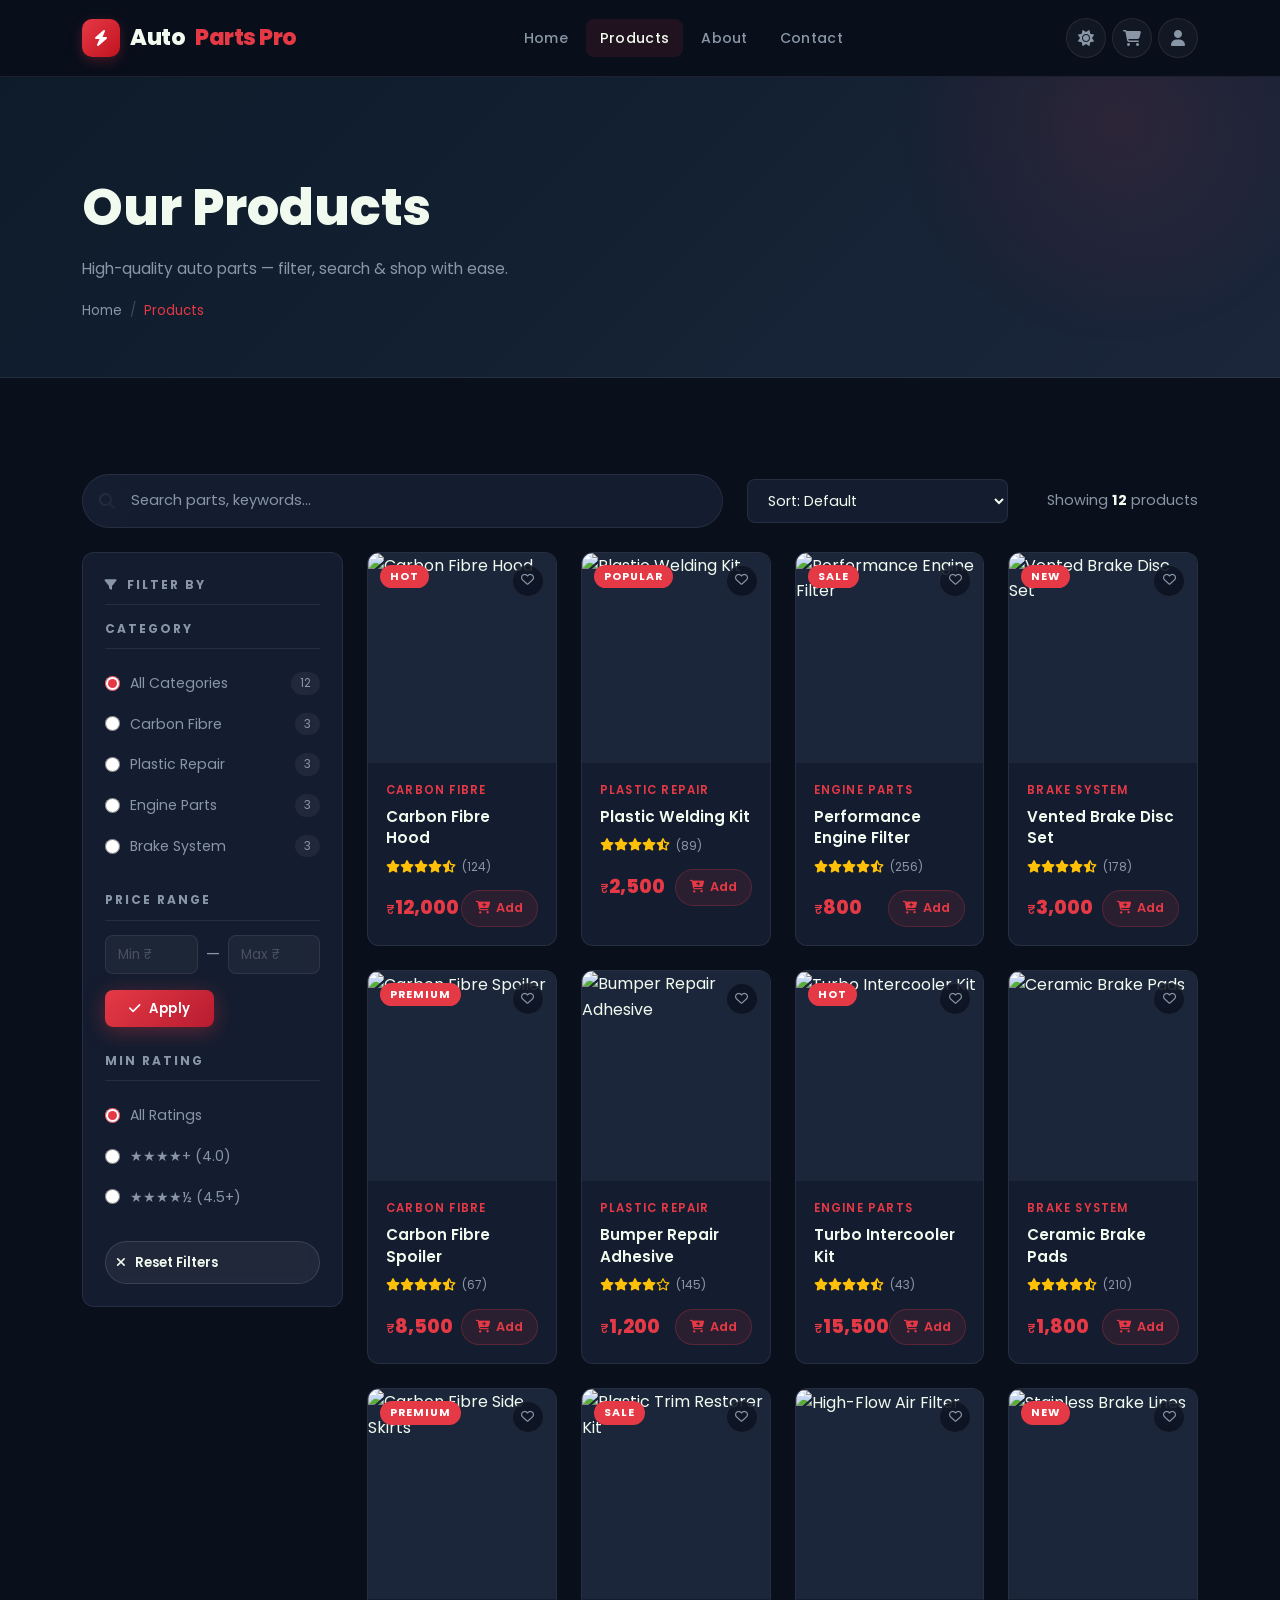
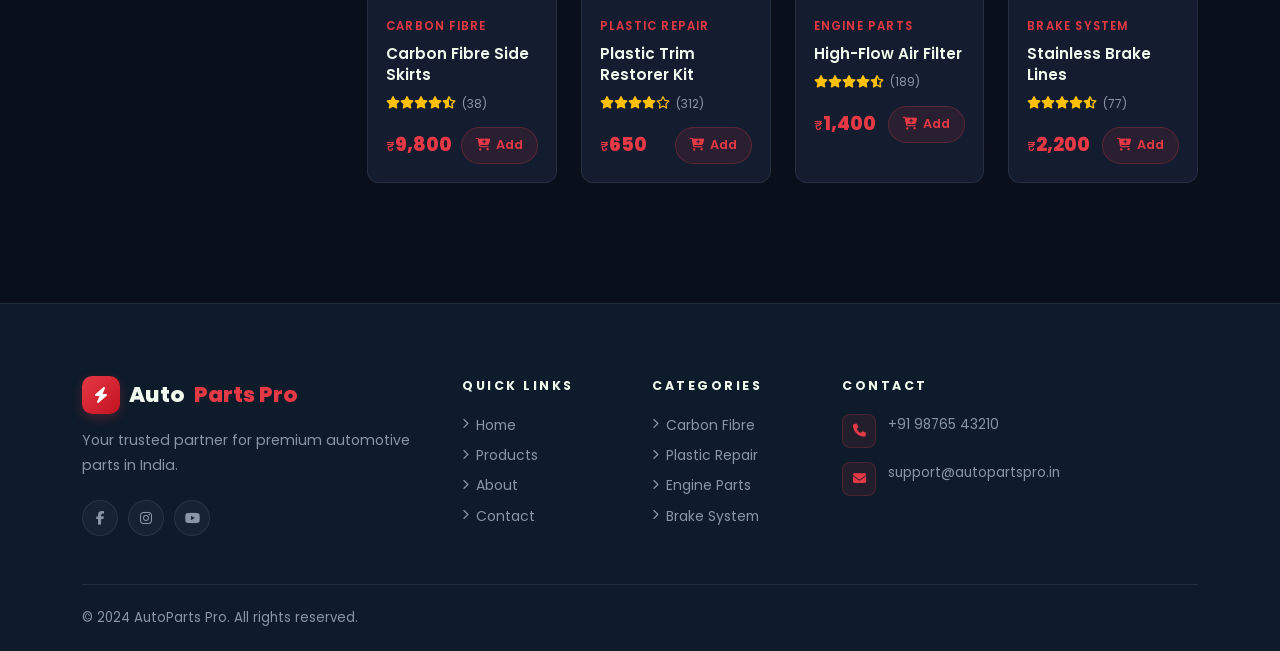
==== products.html @ 4ad7ceb9 "Initial commit" ====
<!DOCTYPE html>
<html lang="en" data-theme="">
<head>
  <meta charset="UTF-8"/>
  <meta name="viewport" content="width=device-width, initial-scale=1.0"/>
  <meta name="description" content="Browse AutoParts Pro's full catalog. Filter by category, search by name, and add parts to your cart instantly."/>
  <title>Products – AutoParts Pro</title>
  <link rel="icon" href="data:image/svg+xml,<svg xmlns='http://www.w3.org/2000/svg' viewBox='0 0 100 100'><text y='.9em' font-size='90'>⚡</text></svg>"/>
  <link rel="stylesheet" href="https://cdn.jsdelivr.net/npm/bootstrap@5.3.0/dist/css/bootstrap.min.css"/>
  <link rel="stylesheet" href="https://cdnjs.cloudflare.com/ajax/libs/font-awesome/6.4.0/css/all.min.css"/>
  <link rel="stylesheet" href="https://unpkg.com/aos@2.3.1/dist/aos.css"/>
  <link rel="stylesheet" href="assets/css/style.css"/>
</head>
<body>

<div id="page-loader">
  <div class="loader-inner"><div class="loader-ring"></div><div class="loader-logo">AutoParts Pro</div></div>
</div>

<!-- NAVBAR -->
<nav class="navbar navbar-expand-lg sticky-top" id="main-navbar">
  <div class="container">
    <a class="navbar-brand" href="index.html">
      <div class="brand-icon"><i class="fas fa-bolt"></i></div>Auto<span class="brand-pro">Parts Pro</span>
    </a>
    <button class="navbar-toggler" type="button" data-bs-toggle="collapse" data-bs-target="#navMenu">
      <i class="fas fa-bars" style="color:var(--text-muted)"></i>
    </button>
    <div class="collapse navbar-collapse" id="navMenu">
      <ul class="navbar-nav mx-auto gap-1">
        <li class="nav-item"><a class="nav-link" href="index.html">Home</a></li>
        <li class="nav-item"><a class="nav-link active" href="products.html">Products</a></li>
        <li class="nav-item"><a class="nav-link" href="about.html">About</a></li>
        <li class="nav-item"><a class="nav-link" href="contact.html">Contact</a></li>
      </ul>
      <div class="nav-icons">
        <button class="nav-icon-btn" onclick="toggleTheme()" title="Toggle theme"><i class="fas fa-sun theme-icon"></i></button>
        <a href="cart.html" class="nav-icon-btn" title="Cart">
          <i class="fas fa-shopping-cart"></i>
          <span class="cart-badge cart-count-badge" style="display:none">0</span>
        </a>
        <a href="login.html" class="nav-icon-btn" title="Account"><i class="fas fa-user"></i></a>
      </div>
    </div>
  </div>
</nav>

<!-- PAGE HEADER -->
<div class="page-header">
  <div class="container">
    <div class="page-header-title" data-aos="fade-right">Our Products</div>
    <div class="page-header-sub">High-quality auto parts — filter, search &amp; shop with ease.</div>
    <nav class="breadcrumb-nav">
      <a href="index.html">Home</a><span class="sep">/</span><span class="current">Products</span>
    </nav>
  </div>
</div>

<!-- PRODUCTS MAIN -->
<section class="section-pad" style="background:var(--background)">
  <div class="container">
    <!-- Search & Sort Bar -->
    <div class="row align-items-center mb-4" data-aos="fade-up">
      <div class="col-md-7 mb-3 mb-md-0">
        <div class="search-wrap">
          <i class="fas fa-search search-icon"></i>
          <input class="search-input" type="text" id="product-search" placeholder="Search parts, keywords…"/>
        </div>
      </div>
      <div class="col-md-3">
        <select class="sort-select w-100" id="product-sort">
          <option value="">Sort: Default</option>
          <option value="price-asc">Price: Low to High</option>
          <option value="price-desc">Price: High to Low</option>
          <option value="rating">Top Rated</option>
          <option value="name">Name: A–Z</option>
        </select>
      </div>
      <div class="col-md-2 text-md-end">
        <div class="products-count">Showing <b id="products-shown">0</b> products</div>
      </div>
    </div>

    <div class="row gy-4">
      <!-- FILTER SIDEBAR -->
      <div class="col-lg-3" data-aos="fade-right">
        <div class="filter-card">
          <div class="filter-heading"><i class="fas fa-filter me-2"></i>Filter By</div>

          <!-- Category -->
          <div class="mb-4">
            <div class="filter-heading">Category</div>
            <div class="filter-opt">
              <input type="radio" name="cat" id="cat-all" value="" checked/>
              <label for="cat-all">All Categories</label>
              <span class="filter-chip">12</span>
            </div>
            <div class="filter-opt">
              <input type="radio" name="cat" id="cat-cf" value="Carbon Fibre"/>
              <label for="cat-cf">Carbon Fibre</label>
              <span class="filter-chip">3</span>
            </div>
            <div class="filter-opt">
              <input type="radio" name="cat" id="cat-pr" value="Plastic Repair"/>
              <label for="cat-pr">Plastic Repair</label>
              <span class="filter-chip">3</span>
            </div>
            <div class="filter-opt">
              <input type="radio" name="cat" id="cat-ep" value="Engine Parts"/>
              <label for="cat-ep">Engine Parts</label>
              <span class="filter-chip">3</span>
            </div>
            <div class="filter-opt">
              <input type="radio" name="cat" id="cat-bs" value="Brake System"/>
              <label for="cat-bs">Brake System</label>
              <span class="filter-chip">3</span>
            </div>
          </div>

          <!-- Price Range -->
          <div class="mb-4">
            <div class="filter-heading">Price Range</div>
            <div style="display:flex;gap:8px;align-items:center">
              <input type="number" id="price-min" class="form-ctrl" placeholder="Min ₹" min="0" style="padding:8px 12px;font-size:0.85rem"/>
              <span style="color:var(--text-muted)">—</span>
              <input type="number" id="price-max" class="form-ctrl" placeholder="Max ₹" style="padding:8px 12px;font-size:0.85rem"/>
            </div>
            <button class="btn-accent mt-3 py-2 px-4" style="font-size:0.82rem;border-radius:8px" onclick="applyFilters()">
              <i class="fas fa-check"></i> Apply
            </button>
          </div>

          <!-- Rating -->
          <div class="mb-2">
            <div class="filter-heading">Min Rating</div>
            <div class="filter-opt">
              <input type="radio" name="rating" id="r-all" value="0" checked/>
              <label for="r-all">All Ratings</label>
            </div>
            <div class="filter-opt">
              <input type="radio" name="rating" id="r-4" value="4"/>
              <label for="r-4">★★★★+ (4.0)</label>
            </div>
            <div class="filter-opt">
              <input type="radio" name="rating" id="r-45" value="4.5"/>
              <label for="r-45">★★★★½ (4.5+)</label>
            </div>
          </div>

          <button class="btn-ghost w-100 mt-3" style="font-size:0.82rem;padding:10px" onclick="resetFilters()">
            <i class="fas fa-times"></i> Reset Filters
          </button>
        </div>
      </div>

      <!-- PRODUCTS GRID -->
      <div class="col-lg-9">
        <div class="row" id="products-grid">
          <!-- Populated by JS -->
        </div>
        <div class="no-results" id="no-results" style="display:none">
          <i class="fas fa-search-minus"></i>
          No products match your search.<br>
          <button class="btn-ghost mt-3" onclick="resetFilters()">Clear Filters</button>
        </div>
      </div>
    </div>
  </div>
</section>

<!-- FOOTER (shared) -->
<footer class="footer">
  <div class="container">
    <div class="row gy-5">
      <div class="col-lg-4">
        <div class="footer-brand"><div class="brand-icon"><i class="fas fa-bolt"></i></div>Auto<span class="red">Parts Pro</span></div>
        <p class="footer-desc">Your trusted partner for premium automotive parts in India.</p>
        <div class="footer-socials">
          <a href="#" class="social-btn"><i class="fab fa-facebook-f"></i></a>
          <a href="#" class="social-btn"><i class="fab fa-instagram"></i></a>
          <a href="#" class="social-btn"><i class="fab fa-youtube"></i></a>
        </div>
      </div>
      <div class="col-sm-6 col-lg-2">
        <div class="footer-heading">Quick Links</div>
        <ul class="footer-links">
          <li><a href="index.html"><i class="fas fa-chevron-right fa-xs"></i> Home</a></li>
          <li><a href="products.html"><i class="fas fa-chevron-right fa-xs"></i> Products</a></li>
          <li><a href="about.html"><i class="fas fa-chevron-right fa-xs"></i> About</a></li>
          <li><a href="contact.html"><i class="fas fa-chevron-right fa-xs"></i> Contact</a></li>
        </ul>
      </div>
      <div class="col-sm-6 col-lg-2">
        <div class="footer-heading">Categories</div>
        <ul class="footer-links">
          <li><a href="?cat=Carbon+Fibre"><i class="fas fa-chevron-right fa-xs"></i> Carbon Fibre</a></li>
          <li><a href="?cat=Plastic+Repair"><i class="fas fa-chevron-right fa-xs"></i> Plastic Repair</a></li>
          <li><a href="?cat=Engine+Parts"><i class="fas fa-chevron-right fa-xs"></i> Engine Parts</a></li>
          <li><a href="?cat=Brake+System"><i class="fas fa-chevron-right fa-xs"></i> Brake System</a></li>
        </ul>
      </div>
      <div class="col-lg-4">
        <div class="footer-heading">Contact</div>
        <div class="footer-contact-item">
          <div class="footer-contact-icon"><i class="fas fa-phone"></i></div>
          <div class="footer-contact-text">+91 98765 43210</div>
        </div>
        <div class="footer-contact-item">
          <div class="footer-contact-icon"><i class="fas fa-envelope"></i></div>
          <div class="footer-contact-text">support@autopartspro.in</div>
        </div>
      </div>
    </div>
    <div class="footer-bottom">
      <div class="footer-bottom-text">© 2024 AutoParts Pro. All rights reserved.</div>
    </div>
  </div>
</footer>
<button class="scroll-top" id="scroll-top-btn"><i class="fas fa-chevron-up"></i></button>
<div id="toast-container" class="toast-container"></div>

<script src="https://cdn.jsdelivr.net/npm/bootstrap@5.3.0/dist/js/bootstrap.bundle.min.js"></script>
<script src="https://unpkg.com/aos@2.3.1/dist/aos.js"></script>
<script src="assets/js/cart.js"></script>
<script src="assets/js/auth.js"></script>
<script src="assets/js/app.js"></script>
<script>
// ---- Products Page Logic ----
let filteredProducts = [...PRODUCTS];

function applyFilters() {
  const search   = document.getElementById('product-search').value.toLowerCase().trim();
  const cat      = document.querySelector('input[name="cat"]:checked')?.value || '';
  const minRat   = parseFloat(document.querySelector('input[name="rating"]:checked')?.value || 0);
  const minPrice = parseFloat(document.getElementById('price-min').value) || 0;
  const maxPrice = parseFloat(document.getElementById('price-max').value) || Infinity;
  const sortVal  = document.getElementById('product-sort').value;

  filteredProducts = PRODUCTS.filter(p => {
    const matchSearch = !search || p.name.toLowerCase().includes(search) || p.category.toLowerCase().includes(search);
    const matchCat    = !cat || p.category === cat;
    const matchRat    = p.rating >= minRat;
    const matchPrice  = p.price >= minPrice && p.price <= maxPrice;
    return matchSearch && matchCat && matchRat && matchPrice;
  });

  // Sort
  if (sortVal === 'price-asc')  filteredProducts.sort((a,b) => a.price - b.price);
  if (sortVal === 'price-desc') filteredProducts.sort((a,b) => b.price - a.price);
  if (sortVal === 'rating')     filteredProducts.sort((a,b) => b.rating - a.rating);
  if (sortVal === 'name')       filteredProducts.sort((a,b) => a.name.localeCompare(b.name));

  renderProductsGrid();
}

function renderProductsGrid() {
  const grid = document.getElementById('products-grid');
  const none = document.getElementById('no-results');
  const cnt  = document.getElementById('products-shown');
  if (!grid) return;

  if (filteredProducts.length === 0) {
    grid.innerHTML = '';
    none.style.display = 'block';
    cnt.textContent = 0;
    return;
  }
  none.style.display = 'none';
  cnt.textContent = filteredProducts.length;
  grid.innerHTML = filteredProducts.map(p => productCardHTML(p)).join('');
}

function resetFilters() {
  document.getElementById('product-search').value = '';
  document.getElementById('price-min').value = '';
  document.getElementById('price-max').value = '';
  document.getElementById('product-sort').value = '';
  document.querySelector('input[name="cat"][value=""]').checked = true;
  document.querySelector('input[name="rating"][value="0"]').checked = true;
  filteredProducts = [...PRODUCTS];
  renderProductsGrid();
}

// URL param category pre-select
function checkURLCategory() {
  const params = new URLSearchParams(window.location.search);
  const cat = params.get('cat');
  if (cat) {
    const radio = document.querySelector(`input[name="cat"][value="${cat}"]`);
    if (radio) { radio.checked = true; applyFilters(); }
  }
}

document.addEventListener('DOMContentLoaded', () => {
  renderProductsGrid();
  checkURLCategory();
  document.getElementById('product-search').addEventListener('input', applyFilters);
  document.getElementById('product-sort').addEventListener('change', applyFilters);
  document.querySelectorAll('input[name="cat"]').forEach(r => r.addEventListener('change', applyFilters));
  document.querySelectorAll('input[name="rating"]').forEach(r => r.addEventListener('change', applyFilters));
});
</script>
</body>
</html>
---- assets/css/style.css ----
/* =====================================================
   AutoParts Pro - Main Stylesheet
   Theme: Automotive Premium Dark
   ===================================================== */

/* --- Google Fonts --- */
@import url('https://fonts.googleapis.com/css2?family=Poppins:wght@300;400;500;600;700;800&family=Roboto:wght@300;400;500;700&display=swap');

/* --- CSS Variables --- */
:root {
  --primary:      #0d1b2a;
  --secondary:    #1b263b;
  --accent:       #e63946;
  --accent-dark:  #c1121f;
  --accent-glow:  rgba(230, 57, 70, 0.25);
  --background:   #0a0f1c;
  --card-bg:      rgba(27, 38, 59, 0.65);
  --text-light:   #f1faee;
  --text-muted:   #8896a5;
  --border:       rgba(255,255,255,0.08);
  --border-accent:rgba(230, 57, 70, 0.3);
  --shadow-sm:    0 2px 12px rgba(0,0,0,0.3);
  --shadow-md:    0 4px 24px rgba(0,0,0,0.4);
  --shadow-lg:    0 8px 48px rgba(0,0,0,0.55);
  --radius-sm:    8px;
  --radius-md:    12px;
  --radius-lg:    18px;
  --radius-xl:    24px;
  --transition:   all 0.3s cubic-bezier(0.4,0,0.2,1);
  --font-main:    'Poppins', sans-serif;
  --font-alt:     'Roboto', sans-serif;
}

[data-theme="light"] {
  --background:   #f0f4f8;
  --primary:      #e2e8f0;
  --secondary:    #cbd5e1;
  --card-bg:      rgba(255,255,255,0.85);
  --text-light:   #0d1b2a;
  --text-muted:   #4a5568;
  --border:       rgba(0,0,0,0.08);
}

/* --- Reset & Base --- */
*, *::before, *::after { box-sizing: border-box; margin: 0; padding: 0; }
html { scroll-behavior: smooth; font-size: 16px; }

body {
  font-family: var(--font-main);
  background-color: var(--background);
  color: var(--text-light);
  line-height: 1.6;
  overflow-x: hidden;
  transition: background-color 0.4s ease, color 0.4s ease;
}

a { text-decoration: none; color: inherit; transition: var(--transition); }
img { max-width: 100%; height: auto; }
ul { list-style: none; padding: 0; margin: 0; }
button { font-family: var(--font-main); }
select, input, textarea { font-family: var(--font-main); }

/* --- Custom Scrollbar --- */
::-webkit-scrollbar { width: 6px; }
::-webkit-scrollbar-track { background: var(--primary); }
::-webkit-scrollbar-thumb { background: var(--accent); border-radius: 3px; }

/* =====================================================
   PAGE LOADER
   ===================================================== */
#page-loader {
  position: fixed; inset: 0;
  background: var(--background);
  display: flex; align-items: center; justify-content: center;
  z-index: 9999;
  transition: opacity 0.5s ease, visibility 0.5s ease;
}
#page-loader.hidden { opacity: 0; visibility: hidden; pointer-events: none; }

.loader-inner {
  position: relative;
  display: flex; align-items: center; justify-content: center;
  flex-direction: column; gap: 20px;
}
.loader-ring {
  width: 64px; height: 64px;
  border: 3px solid rgba(230,57,70,0.15);
  border-top-color: var(--accent);
  border-radius: 50%;
  animation: spin 0.9s linear infinite;
}
.loader-logo {
  font-size: 1.1rem; font-weight: 700;
  color: var(--accent); letter-spacing: 2px;
  text-transform: uppercase;
}
@keyframes spin { to { transform: rotate(360deg); } }

/* =====================================================
   NAVBAR
   ===================================================== */
.navbar {
  background: rgba(10, 15, 28, 0.92) !important;
  backdrop-filter: blur(24px);
  -webkit-backdrop-filter: blur(24px);
  border-bottom: 1px solid var(--border);
  padding: 14px 0;
  transition: var(--transition);
  z-index: 1000;
}
.navbar.scrolled { box-shadow: 0 4px 32px rgba(0,0,0,0.6); }

.navbar-brand {
  font-weight: 800; font-size: 1.4rem;
  color: var(--text-light) !important;
  display: flex; align-items: center; gap: 10px;
  letter-spacing: -0.5px;
}
.brand-icon {
  width: 38px; height: 38px;
  background: linear-gradient(135deg, var(--accent), var(--accent-dark));
  border-radius: 10px;
  display: flex; align-items: center; justify-content: center;
  font-size: 1rem; color: white;
  box-shadow: 0 4px 12px var(--accent-glow);
}
.navbar-brand .brand-pro { color: var(--accent); }

.nav-link {
  color: var(--text-muted) !important;
  font-weight: 500; font-size: 0.88rem;
  padding: 8px 14px !important;
  border-radius: var(--radius-sm);
  transition: var(--transition);
  letter-spacing: 0.3px;
}
.nav-link:hover, .nav-link.active {
  color: var(--text-light) !important;
  background: rgba(230,57,70,0.1);
}

.nav-icons { display: flex; align-items: center; gap: 6px; margin-left: 12px; }

.nav-icon-btn {
  position: relative;
  width: 40px; height: 40px;
  background: rgba(255,255,255,0.04);
  border: 1px solid var(--border);
  border-radius: 50%;
  display: flex; align-items: center; justify-content: center;
  color: var(--text-muted);
  cursor: pointer;
  transition: var(--transition);
  text-decoration: none;
}
.nav-icon-btn:hover {
  background: var(--accent); color: white;
  border-color: var(--accent);
  transform: translateY(-2px);
  box-shadow: 0 4px 16px var(--accent-glow);
}

.cart-badge {
  position: absolute; top: -5px; right: -5px;
  background: var(--accent); color: white;
  font-size: 0.6rem; font-weight: 700;
  width: 17px; height: 17px; border-radius: 50%;
  display: flex; align-items: center; justify-content: center;
  border: 2px solid var(--background);
  transition: var(--transition);
}

.navbar-toggler {
  border: 1px solid var(--border);
  border-radius: var(--radius-sm);
  padding: 6px 10px;
  color: var(--text-muted);
}
.navbar-toggler:focus { box-shadow: none; }

/* =====================================================
   HERO SECTION
   ===================================================== */
.hero-section {
  position: relative; min-height: 100vh;
  display: flex; align-items: center;
  overflow: hidden;
  background: linear-gradient(140deg, #060b15 0%, #0d1b2a 45%, #150a0a 100%);
  padding: 100px 0 80px;
}
.hero-bg-image {
  position: absolute; inset: 0;
  background: url('https://images.unsplash.com/photo-1503376780353-7e6692767b70?w=1920&q=80') center/cover no-repeat;
  opacity: 0.08; z-index: 0;
}
.hero-overlay {
  position: absolute; inset: 0;
  background: linear-gradient(135deg, rgba(6,11,21,0.95) 0%, rgba(13,27,42,0.7) 60%, rgba(13,27,42,0.4) 100%);
  z-index: 1;
  pointer-events: none;
}
.hero-glow {
  position: absolute; right: -5%; top: 50%;
  transform: translateY(-50%);
  width: 600px; height: 600px;
  background: radial-gradient(circle, rgba(230,57,70,0.12) 0%, transparent 70%);
  border-radius: 50%; z-index: 1; pointer-events: none;
}
.hero-section .container {
  position: relative;
  z-index: 3;
}
.hero-content { position: relative; z-index: 2; }

.hero-badge {
  display: inline-flex; align-items: center; gap: 8px;
  background: rgba(230,57,70,0.12);
  border: 1px solid rgba(230,57,70,0.25);
  color: var(--accent); padding: 8px 20px;
  border-radius: 50px; font-size: 0.78rem; font-weight: 600;
  letter-spacing: 2px; text-transform: uppercase; margin-bottom: 24px;
}
.hero-badge-dot {
  width: 7px; height: 7px; background: var(--accent);
  border-radius: 50%; animation: pulse 1.5s infinite;
}
@keyframes pulse {
  0%,100% { opacity: 1; transform: scale(1); }
  50% { opacity: 0.5; transform: scale(1.4); }
}

.hero-title {
  font-size: clamp(2.6rem, 6vw, 5.2rem);
  font-weight: 800; line-height: 1.08;
  color: var(--text-light); margin-bottom: 24px;
  letter-spacing: -1px;
}
.hero-title .red { color: var(--accent); }

.hero-desc {
  font-size: 1.1rem; color: var(--text-muted);
  max-width: 480px; margin-bottom: 40px; line-height: 1.85;
  font-weight: 400;
}

.hero-actions { display: flex; gap: 14px; flex-wrap: wrap; }

.hero-stats {
  display: flex; gap: 40px; margin-top: 56px;
  padding-top: 40px; border-top: 1px solid var(--border);
}
.stat-item {}
.stat-num {
  font-size: 1.9rem; font-weight: 800;
  color: var(--text-light); line-height: 1;
}
.stat-num span { color: var(--accent); }
.stat-label {
  font-size: 0.76rem; color: var(--text-muted);
  text-transform: uppercase; letter-spacing: 1.5px; margin-top: 4px;
}

.hero-img-wrap {
  position: relative; z-index: 2;
  display: flex; align-items: center; justify-content: center;
}
.hero-img {
  width: 100%;
  border-radius: var(--radius-xl);
  box-shadow: 0 32px 80px rgba(230,57,70,0.18), 0 0 0 1px rgba(230,57,70,0.1);
  animation: floatAnim 5s ease-in-out infinite;
}
@keyframes floatAnim {
  0%,100% { transform: translateY(0px); }
  50% { transform: translateY(-14px); }
}
.hero-img-glow {
  position: absolute; inset: -20px;
  background: radial-gradient(ellipse, rgba(230,57,70,0.12) 0%, transparent 70%);
  border-radius: 50%; z-index: -1;
}

/* =====================================================
   BUTTONS
   ===================================================== */
.btn-accent {
  background: linear-gradient(135deg, var(--accent) 0%, #b71c2f 100%);
  color: white; padding: 13px 30px;
  border-radius: 50px; font-weight: 600; font-size: 0.9rem;
  border: none; cursor: pointer; transition: var(--transition);
  display: inline-flex; align-items: center; gap: 9px;
  letter-spacing: 0.4px;
  box-shadow: 0 4px 20px rgba(230,57,70,0.35);
  text-decoration: none;
}
.btn-accent:hover {
  transform: translateY(-3px);
  box-shadow: 0 8px 32px rgba(230,57,70,0.55);
  color: white;
}

.btn-ghost {
  background: rgba(255,255,255,0.05);
  color: var(--text-light); padding: 13px 30px;
  border-radius: 50px; font-weight: 600; font-size: 0.9rem;
  border: 1px solid rgba(255,255,255,0.12);
  cursor: pointer; transition: var(--transition);
  display: inline-flex; align-items: center; gap: 9px;
  text-decoration: none;
}
.btn-ghost:hover {
  border-color: var(--accent); color: var(--accent);
  background: rgba(230,57,70,0.08);
  transform: translateY(-3px);
}

.btn-full { width: 100%; justify-content: center; }

/* =====================================================
   SECTION HELPERS
   ===================================================== */
.section-pad { padding: 96px 0; }
.section-pad-sm { padding: 64px 0; }

.section-chip {
  display: inline-flex; align-items: center; gap: 8px;
  background: rgba(230,57,70,0.1);
  border: 1px solid rgba(230,57,70,0.2);
  color: var(--accent); padding: 5px 16px;
  border-radius: 50px; font-size: 0.73rem; font-weight: 700;
  letter-spacing: 2px; text-transform: uppercase; margin-bottom: 14px;
}

.section-title {
  font-size: clamp(1.7rem, 4vw, 2.7rem);
  font-weight: 800; color: var(--text-light);
  line-height: 1.2; margin-bottom: 14px; letter-spacing: -0.5px;
}
.section-sub {
  font-size: 0.97rem; color: var(--text-muted);
  max-width: 560px; line-height: 1.85;
}

/* =====================================================
   GLASS CARD BASE
   ===================================================== */
.glass-card {
  background: var(--card-bg);
  backdrop-filter: blur(24px);
  -webkit-backdrop-filter: blur(24px);
  border: 1px solid var(--border);
  border-radius: var(--radius-md);
  transition: var(--transition);
}
.glass-card:hover {
  border-color: var(--border-accent);
  box-shadow: 0 24px 64px rgba(0,0,0,0.45);
  transform: translateY(-6px);
}

/* =====================================================
   CATEGORIES
   ===================================================== */
.categories-bg {
  background: linear-gradient(180deg, var(--background) 0%, rgba(13,27,42,0.5) 50%, var(--background) 100%);
}

.category-card {
  position: relative; border-radius: var(--radius-lg);
  overflow: hidden; cursor: pointer; height: 270px;
  transition: var(--transition);
  border: 1px solid transparent;
}
.category-card img {
  width: 100%; height: 100%;
  object-fit: cover; transition: transform 0.55s ease;
}
.category-card::before {
  content: '';
  position: absolute; inset: 0;
  background: linear-gradient(to top, rgba(6,11,21,0.92) 0%, rgba(6,11,21,0.4) 55%, transparent 100%);
  z-index: 1;
}
.category-card:hover { border-color: var(--border-accent); }
.category-card:hover img { transform: scale(1.1); }
.category-card:hover { box-shadow: 0 24px 60px rgba(230,57,70,0.25); }

.category-info {
  position: absolute; bottom: 0; left: 0; right: 0;
  padding: 24px; z-index: 2;
}
.cat-icon {
  width: 44px; height: 44px;
  background: rgba(230,57,70,0.18);
  border: 1px solid rgba(230,57,70,0.35);
  border-radius: var(--radius-sm);
  display: flex; align-items: center; justify-content: center;
  font-size: 1.2rem; color: var(--accent);
  margin-bottom: 10px; backdrop-filter: blur(10px);
}
.cat-name { font-size: 1.1rem; font-weight: 700; color: var(--text-light); margin-bottom: 2px; }
.cat-count { font-size: 0.78rem; color: var(--text-muted); }

/* =====================================================
   PRODUCT CARDS
   ===================================================== */
.product-card {
  background: var(--card-bg);
  border: 1px solid var(--border);
  border-radius: var(--radius-md);
  overflow: hidden; transition: var(--transition);
  backdrop-filter: blur(20px);
  height: 100%;
}
.product-card:hover {
  transform: translateY(-8px);
  border-color: var(--border-accent);
  box-shadow: 0 24px 64px rgba(0,0,0,0.5);
}

.product-img-wrap {
  position: relative; overflow: hidden;
  height: 210px; background: var(--secondary);
}
.product-img-wrap img {
  width: 100%; height: 100%;
  object-fit: cover; transition: transform 0.45s ease;
}
.product-card:hover .product-img-wrap img { transform: scale(1.07); }

.product-badge {
  position: absolute; top: 12px; left: 12px;
  background: var(--accent); color: white;
  font-size: 0.68rem; font-weight: 700;
  padding: 3px 10px; border-radius: 50px;
  text-transform: uppercase; letter-spacing: 1px;
}

.product-wishlist {
  position: absolute; top: 12px; right: 12px;
  width: 32px; height: 32px;
  background: rgba(10,15,28,0.75);
  border: 1px solid var(--border);
  border-radius: 50%;
  display: flex; align-items: center; justify-content: center;
  cursor: pointer; color: var(--text-muted);
  font-size: 0.8rem; transition: var(--transition);
  backdrop-filter: blur(10px);
}
.product-wishlist:hover, .product-wishlist.active {
  background: var(--accent); color: white; border-color: var(--accent);
}

.product-body { padding: 18px; }
.product-cat-tag {
  font-size: 0.72rem; color: var(--accent); font-weight: 600;
  text-transform: uppercase; letter-spacing: 1.2px; margin-bottom: 7px;
}
.product-name {
  font-size: 0.95rem; font-weight: 600;
  color: var(--text-light); margin-bottom: 8px; line-height: 1.4;
}
.product-rating { display: flex; align-items: center; gap: 6px; margin-bottom: 14px; }
.stars { color: #ffc107; font-size: 0.78rem; }
.rating-count { font-size: 0.75rem; color: var(--text-muted); }

.product-footer {
  display: flex; align-items: center;
  justify-content: space-between;
}
.price { font-size: 1.2rem; font-weight: 800; color: var(--accent); }
.price-sym { font-size: 0.85rem; font-weight: 500; }

.btn-cart {
  background: rgba(230,57,70,0.1);
  border: 1px solid rgba(230,57,70,0.25);
  color: var(--accent); padding: 7px 14px;
  border-radius: 50px; font-size: 0.8rem; font-weight: 600;
  cursor: pointer; transition: var(--transition);
  display: flex; align-items: center; gap: 6px;
  white-space: nowrap;
}
.btn-cart:hover { background: var(--accent); color: white; border-color: var(--accent); }

/* =====================================================
   FEATURES / WHY CHOOSE US
   ===================================================== */
.features-bg { background: var(--primary); }

.feature-card {
  text-align: center; padding: 40px 24px;
  background: var(--card-bg);
  border: 1px solid var(--border);
  border-radius: var(--radius-md);
  transition: var(--transition);
  backdrop-filter: blur(10px); height: 100%;
}
.feature-card:hover {
  border-color: var(--border-accent);
  transform: translateY(-6px);
  box-shadow: var(--shadow-lg);
}
.feature-icon {
  width: 68px; height: 68px;
  background: linear-gradient(135deg, rgba(230,57,70,0.18), rgba(230,57,70,0.05));
  border: 1px solid rgba(230,57,70,0.25);
  border-radius: var(--radius-md);
  display: flex; align-items: center; justify-content: center;
  font-size: 1.7rem; color: var(--accent); margin: 0 auto 22px;
}
.feature-title { font-size: 1rem; font-weight: 700; color: var(--text-light); margin-bottom: 10px; }
.feature-text { font-size: 0.88rem; color: var(--text-muted); line-height: 1.75; }

/* =====================================================
   TESTIMONIALS
   ===================================================== */
.testimonial-card {
  background: var(--card-bg);
  border: 1px solid var(--border);
  border-radius: var(--radius-md);
  padding: 32px; backdrop-filter: blur(20px);
}
.testimonial-stars { color: #ffc107; font-size: 0.88rem; margin-bottom: 14px; }
.testimonial-text {
  font-size: 0.93rem; color: var(--text-muted);
  line-height: 1.85; margin-bottom: 22px; font-style: italic;
}
.testimonial-author { display: flex; align-items: center; gap: 14px; }
.author-avatar {
  width: 46px; height: 46px; border-radius: 50%;
  object-fit: cover; border: 2px solid var(--accent);
}
.author-name { font-weight: 700; color: var(--text-light); font-size: 0.9rem; }
.author-role { font-size: 0.77rem; color: var(--text-muted); }

/* =====================================================
   NEWSLETTER
   ===================================================== */
.newsletter-bg {
  background: linear-gradient(135deg, var(--secondary), var(--primary));
  border-top: 1px solid var(--border); border-bottom: 1px solid var(--border);
}
.newsletter-form { display: flex; gap: 10px; max-width: 480px; margin: 0 auto; }
.newsletter-input {
  flex: 1;
  background: rgba(255,255,255,0.05); border: 1px solid var(--border);
  color: var(--text-light); padding: 14px 22px;
  border-radius: 50px; font-size: 0.92rem; outline: none;
  transition: var(--transition);
}
.newsletter-input:focus { border-color: var(--accent); background: rgba(230,57,70,0.05); }
.newsletter-input::placeholder { color: var(--text-muted); }

/* =====================================================
   FOOTER
   ===================================================== */
.footer {
  background: var(--primary);
  border-top: 1px solid var(--border);
  padding: 72px 0 0;
}
.footer-brand { font-size: 1.35rem; font-weight: 800; color: var(--text-light); display: flex; align-items: center; gap: 9px; margin-bottom: 14px; }
.footer-brand .red { color: var(--accent); }
.footer-desc { font-size: 0.88rem; color: var(--text-muted); line-height: 1.8; margin-bottom: 22px; }
.footer-socials { display: flex; gap: 10px; }
.social-btn {
  width: 36px; height: 36px;
  background: rgba(255,255,255,0.04); border: 1px solid var(--border);
  border-radius: 50%; display: flex; align-items: center; justify-content: center;
  color: var(--text-muted); font-size: 0.85rem; transition: var(--transition);
  text-decoration: none;
}
.social-btn:hover { background: var(--accent); color: white; border-color: var(--accent); transform: translateY(-3px); }

.footer-heading {
  font-size: 0.78rem; font-weight: 700;
  text-transform: uppercase; letter-spacing: 2.5px;
  color: var(--text-light); margin-bottom: 18px;
}
.footer-links li { margin-bottom: 8px; }
.footer-links a {
  font-size: 0.87rem; color: var(--text-muted);
  transition: var(--transition); display: flex; align-items: center; gap: 7px;
}
.footer-links a:hover { color: var(--accent); padding-left: 5px; }

.footer-contact-item { display: flex; align-items: flex-start; gap: 12px; margin-bottom: 14px; }
.footer-contact-icon {
  width: 34px; height: 34px; flex-shrink: 0;
  background: rgba(230,57,70,0.1); border: 1px solid rgba(230,57,70,0.2);
  border-radius: 8px; display: flex; align-items: center; justify-content: center;
  color: var(--accent); font-size: 0.82rem;
}
.footer-contact-text { font-size: 0.85rem; color: var(--text-muted); line-height: 1.65; }
.footer-bottom {
  border-top: 1px solid var(--border); padding: 22px 0; margin-top: 48px;
  display: flex; align-items: center; justify-content: space-between; flex-wrap: wrap; gap: 12px;
}
.footer-bottom-text { font-size: 0.83rem; color: var(--text-muted); }

/* =====================================================
   SCROLL TO TOP
   ===================================================== */
.scroll-top {
  position: fixed; bottom: 28px; right: 24px;
  width: 44px; height: 44px;
  background: linear-gradient(135deg, var(--accent), var(--accent-dark));
  color: white; border: none; border-radius: 50%;
  display: flex; align-items: center; justify-content: center;
  font-size: 0.95rem; cursor: pointer;
  box-shadow: 0 4px 20px rgba(230,57,70,0.5);
  transition: var(--transition);
  opacity: 0; visibility: hidden; z-index: 999;
}
.scroll-top.show { opacity: 1; visibility: visible; }
.scroll-top:hover { transform: translateY(-4px); box-shadow: 0 8px 32px rgba(230,57,70,0.65); }

/* =====================================================
   TOAST NOTIFICATIONS
   ===================================================== */
.toast-container {
  position: fixed; top: 80px; right: 18px;
  z-index: 9999; display: flex; flex-direction: column; gap: 10px;
  pointer-events: none;
}
.toast-item {
  background: rgba(27,38,59,0.96);
  border: 1px solid var(--border);
  border-left: 4px solid var(--accent);
  border-radius: var(--radius-sm);
  padding: 14px 18px;
  min-width: 270px; max-width: 340px;
  display: flex; align-items: flex-start; gap: 10px;
  box-shadow: var(--shadow-md);
  animation: toastIn 0.3s ease forwards;
  backdrop-filter: blur(20px);
  pointer-events: all;
}
.toast-item.success { border-left-color: #22c55e; }
.toast-item.info { border-left-color: #38bdf8; }
.toast-icon { font-size: 1rem; margin-top: 1px; flex-shrink: 0; }
.toast-item.success .toast-icon { color: #22c55e; }
.toast-item.error .toast-icon { color: var(--accent); }
.toast-item.info .toast-icon { color: #38bdf8; }
.toast-msg { font-size: 0.88rem; color: var(--text-light); line-height: 1.5; flex: 1; }
@keyframes toastIn { from { transform: translateX(100%); opacity: 0; } to { transform: translateX(0); opacity: 1; } }
@keyframes toastOut { from { transform: translateX(0); opacity: 1; } to { transform: translateX(110%); opacity: 0; } }
.toast-item.leaving { animation: toastOut 0.3s ease forwards; }

/* =====================================================
   PAGE HEADER (inner pages)
   ===================================================== */
.page-header {
  background: linear-gradient(135deg, var(--primary) 0%, var(--secondary) 100%);
  padding: 90px 0 56px; position: relative; overflow: hidden;
  border-bottom: 1px solid var(--border);
}
.page-header::after {
  content: '';
  position: absolute; top: -60%; right: -5%;
  width: 450px; height: 450px;
  background: radial-gradient(circle, rgba(230,57,70,0.1) 0%, transparent 70%);
  border-radius: 50%; pointer-events: none;
}
.page-header-title { font-size: clamp(2rem, 5vw, 3.2rem); font-weight: 800; color: var(--text-light); }
.page-header-sub { font-size: 0.97rem; color: var(--text-muted); margin-top: 8px; }
.breadcrumb-nav {
  display: flex; align-items: center; gap: 8px;
  padding: 0; margin-top: 18px; font-size: 0.83rem;
}
.breadcrumb-nav a { color: var(--text-muted); }
.breadcrumb-nav a:hover { color: var(--accent); }
.breadcrumb-nav .sep { color: rgba(255,255,255,0.2); }
.breadcrumb-nav .current { color: var(--accent); }

/* =====================================================
   SEARCH BAR
   ===================================================== */
.search-wrap { position: relative; }
.search-input {
  width: 100%;
  background: var(--card-bg); border: 1px solid var(--border);
  color: var(--text-light); padding: 14px 20px 14px 48px;
  border-radius: 50px; font-size: 0.92rem; outline: none;
  transition: var(--transition); backdrop-filter: blur(20px);
}
.search-input:focus { border-color: var(--accent); box-shadow: 0 0 0 3px rgba(230,57,70,0.12); }
.search-input::placeholder { color: var(--text-muted); }
.search-icon { position: absolute; left: 17px; top: 50%; transform: translateY(-50%); color: var(--text-muted); }

/* =====================================================
   FILTER SIDEBAR
   ===================================================== */
.filter-card {
  background: var(--card-bg); border: 1px solid var(--border);
  border-radius: var(--radius-md); padding: 22px;
  backdrop-filter: blur(20px);
}
.filter-heading {
  font-size: 0.75rem; font-weight: 700;
  text-transform: uppercase; letter-spacing: 2px; color: var(--text-muted);
  margin-bottom: 14px; padding-bottom: 10px; border-bottom: 1px solid var(--border);
}
.filter-opt {
  display: flex; align-items: center; gap: 10px;
  padding: 9px 0; cursor: pointer;
  border-radius: var(--radius-sm); transition: var(--transition);
}
.filter-opt input[type="checkbox"],
.filter-opt input[type="radio"] { accent-color: var(--accent); width: 15px; height: 15px; cursor: pointer; }
.filter-opt label { font-size: 0.88rem; color: var(--text-muted); cursor: pointer; flex: 1; }
.filter-opt:hover label { color: var(--text-light); }
.filter-chip {
  display: inline-flex; align-items: center;
  background: rgba(255,255,255,0.05); border-radius: 50px;
  padding: 2px 9px; font-size: 0.73rem; color: var(--text-muted);
}

.sort-select {
  background: var(--card-bg); border: 1px solid var(--border);
  color: var(--text-light); padding: 10px 16px;
  border-radius: var(--radius-sm); font-size: 0.9rem;
  outline: none; cursor: pointer; transition: var(--transition);
}
.sort-select:focus { border-color: var(--accent); }
.sort-select option { background: var(--secondary); }

.products-count { font-size: 0.9rem; color: var(--text-muted); }
.products-count b { color: var(--text-light); }

/* =====================================================
   CART PAGE
   ===================================================== */
.cart-list {
  background: var(--card-bg); border: 1px solid var(--border);
  border-radius: var(--radius-md); overflow: hidden;
  backdrop-filter: blur(20px);
}
.cart-list-header {
  display: grid; grid-template-columns: 3fr 1fr 1fr 1fr 0.5fr;
  gap: 12px; padding: 14px 24px;
  background: rgba(27,38,59,0.9);
  border-bottom: 1px solid var(--border);
  font-size: 0.75rem; font-weight: 700;
  text-transform: uppercase; letter-spacing: 1.5px; color: var(--text-muted);
}
.cart-item {
  display: grid; grid-template-columns: 3fr 1fr 1fr 1fr 0.5fr;
  gap: 12px; padding: 20px 24px;
  align-items: center; border-bottom: 1px solid var(--border);
  transition: var(--transition);
}
.cart-item:last-child { border-bottom: none; }
.cart-item:hover { background: rgba(230,57,70,0.03); }

.cart-product-info { display: flex; align-items: center; gap: 14px; }
.cart-img { width: 72px; height: 64px; object-fit: cover; border-radius: var(--radius-sm); flex-shrink: 0; }
.cart-product-name { font-weight: 600; color: var(--text-light); font-size: 0.92rem; }
.cart-product-cat { font-size: 0.76rem; color: var(--accent); margin-top: 3px; }

.qty-ctrl { display: flex; align-items: center; border: 1px solid var(--border); border-radius: 8px; overflow: hidden; width: fit-content; }
.qty-btn {
  background: rgba(255,255,255,0.04); border: none;
  color: var(--text-light); width: 32px; height: 32px;
  display: flex; align-items: center; justify-content: center;
  cursor: pointer; transition: var(--transition); font-size: 0.9rem;
}
.qty-btn:hover { background: var(--accent); }
.qty-val {
  background: transparent; border: none;
  border-left: 1px solid var(--border); border-right: 1px solid var(--border);
  color: var(--text-light); width: 40px; height: 32px;
  text-align: center; font-size: 0.88rem; font-weight: 600; font-family: var(--font-main);
}

.btn-remove {
  background: rgba(230,57,70,0.08); border: 1px solid rgba(230,57,70,0.2);
  color: var(--accent); width: 32px; height: 32px;
  border-radius: 8px; display: flex; align-items: center; justify-content: center;
  cursor: pointer; transition: var(--transition); font-size: 0.82rem;
}
.btn-remove:hover { background: var(--accent); color: white; }

.cart-price { font-size: 0.95rem; font-weight: 700; color: var(--text-light); }
.cart-total-price { font-size: 0.95rem; font-weight: 700; color: var(--accent); }

.order-summary {
  background: var(--card-bg); border: 1px solid var(--border);
  border-radius: var(--radius-md); padding: 26px;
  backdrop-filter: blur(20px);
}
.summary-line {
  display: flex; justify-content: space-between; align-items: center;
  padding: 11px 0; border-bottom: 1px solid var(--border);
  font-size: 0.9rem; color: var(--text-muted);
}
.summary-line:last-of-type { border-bottom: none; }
.summary-line.grand {
  font-size: 1.05rem; font-weight: 800; color: var(--text-light);
  padding-top: 16px; margin-top: 4px;
  border-top: 2px solid var(--border-accent);
}
.summary-line.grand .val { color: var(--accent); font-size: 1.2rem; }
.summary-val { font-weight: 600; color: var(--text-light); }
.empty-cart { text-align: center; padding: 80px 20px; }
.empty-cart-icon { font-size: 4rem; color: rgba(230,57,70,0.25); margin-bottom: 18px; }

/* =====================================================
   FORMS (Checkout, Contact)
   ===================================================== */
.form-card {
  background: var(--card-bg); border: 1px solid var(--border);
  border-radius: var(--radius-md); padding: 30px;
  backdrop-filter: blur(20px);
}
.form-section-title {
  font-size: 1rem; font-weight: 700; color: var(--text-light);
  margin-bottom: 20px; padding-bottom: 14px;
  border-bottom: 1px solid var(--border);
  display: flex; align-items: center; gap: 10px;
}
.form-section-title i { color: var(--accent); }

.form-group { margin-bottom: 18px; }
.form-lbl {
  display: block; font-size: 0.78rem; font-weight: 600;
  text-transform: uppercase; letter-spacing: 1.2px;
  color: var(--text-muted); margin-bottom: 8px;
}
.form-ctrl {
  width: 100%;
  background: rgba(255,255,255,0.04); border: 1px solid var(--border);
  color: var(--text-light); padding: 13px 16px;
  border-radius: var(--radius-sm); font-size: 0.92rem;
  outline: none; transition: var(--transition);
  font-family: var(--font-main);
}
.form-ctrl:focus { border-color: var(--accent); box-shadow: 0 0 0 3px rgba(230,57,70,0.12); background: rgba(230,57,70,0.04); }
.form-ctrl::placeholder { color: rgba(255,255,255,0.2); }
.form-ctrl.error { border-color: var(--accent); }
.form-ctrl option { background: var(--secondary); }
textarea.form-ctrl { resize: vertical; min-height: 120px; }
.error-msg { color: var(--accent); font-size: 0.78rem; margin-top: 5px; display: flex; align-items: center; gap: 5px; }

.pw-wrap { position: relative; }
.pw-toggle {
  position: absolute; right: 12px; top: 50%; transform: translateY(-50%);
  background: none; border: none; color: var(--text-muted);
  cursor: pointer; font-size: 0.95rem; transition: var(--transition);
}
.pw-toggle:hover { color: var(--text-light); }

/* =====================================================
   AUTH PAGE
   ===================================================== */
.auth-wrap {
  min-height: 100vh; display: flex; align-items: center; justify-content: center;
  background: linear-gradient(140deg, var(--background) 0%, var(--primary) 100%);
  padding: 40px 20px; position: relative; overflow: hidden;
}
.auth-wrap::before {
  content: ''; position: absolute; inset: 0;
  background: url('https://images.unsplash.com/photo-1486262715619-67b85e0b08d3?w=1920&q=80') center/cover no-repeat;
  opacity: 0.04;
}
.auth-card {
  position: relative; z-index: 1;
  width: 100%; max-width: 460px;
  background: rgba(13,27,42,0.85); border: 1px solid var(--border);
  border-radius: var(--radius-xl); padding: 44px 38px;
  backdrop-filter: blur(40px); box-shadow: 0 40px 80px rgba(0,0,0,0.6);
}
.auth-logo { text-align: center; margin-bottom: 28px; }
.auth-logo-txt { font-size: 1.45rem; font-weight: 800; color: var(--text-light); }
.auth-logo-txt .red { color: var(--accent); }
.auth-title { font-size: 1.65rem; font-weight: 800; color: var(--text-light); margin-bottom: 6px; text-align: center; }
.auth-subtitle { font-size: 0.88rem; color: var(--text-muted); text-align: center; margin-bottom: 28px; }
.auth-tabs {
  display: flex; background: rgba(255,255,255,0.03);
  border: 1px solid var(--border); border-radius: var(--radius-sm);
  padding: 4px; margin-bottom: 26px;
}
.auth-tab {
  flex: 1; text-align: center; padding: 9px;
  border-radius: 6px; cursor: pointer;
  font-size: 0.87rem; font-weight: 600; color: var(--text-muted); transition: var(--transition);
}
.auth-tab.active { background: var(--accent); color: white; }
.divider { display: flex; align-items: center; gap: 14px; margin: 20px 0; }
.divider::before, .divider::after { content: ''; flex: 1; height: 1px; background: var(--border); }
.divider span { font-size: 0.78rem; color: var(--text-muted); white-space: nowrap; }
.social-auth-btn {
  width: 100%; background: rgba(255,255,255,0.04); border: 1px solid var(--border);
  color: var(--text-light); padding: 12px; border-radius: var(--radius-sm);
  font-size: 0.88rem; font-weight: 500; cursor: pointer; transition: var(--transition);
  display: flex; align-items: center; justify-content: center; gap: 10px; margin-bottom: 10px;
  font-family: var(--font-main);
}
.social-auth-btn:hover { background: rgba(255,255,255,0.08); border-color: rgba(255,255,255,0.15); }

/* =====================================================
   PAYMENT PAGE
   ===================================================== */
.payment-methods { display: flex; gap: 10px; margin-bottom: 26px; flex-wrap: wrap; }
.pay-method-btn {
  flex: 1; min-width: 120px;
  padding: 18px 12px; background: rgba(255,255,255,0.03);
  border: 2px solid var(--border); border-radius: var(--radius-sm);
  cursor: pointer; transition: var(--transition); text-align: center;
  color: var(--text-muted); font-weight: 600; font-size: 0.88rem;
}
.pay-method-btn.active { border-color: var(--accent); background: rgba(230,57,70,0.08); color: var(--accent); }
.pay-method-btn:hover { border-color: rgba(230,57,70,0.45); color: var(--text-light); }
.pay-method-btn i { display: block; font-size: 1.5rem; margin-bottom: 6px; }

.success-screen { text-align: center; padding: 56px 20px; }
.success-icon {
  width: 96px; height: 96px;
  background: radial-gradient(circle, rgba(34,197,94,0.2), rgba(34,197,94,0.05));
  border: 2px solid #22c55e; border-radius: 50%;
  display: flex; align-items: center; justify-content: center;
  font-size: 2.5rem; color: #22c55e;
  margin: 0 auto 32px;
  animation: popIn 0.6s cubic-bezier(0.34,1.56,0.64,1) forwards;
}
@keyframes popIn {
  0% { transform: scale(0); opacity: 0; }
  100% { transform: scale(1); opacity: 1; }
}
.success-title { font-size: 2rem; font-weight: 800; color: var(--text-light); margin-bottom: 10px; }
.success-sub { font-size: 0.97rem; color: var(--text-muted); margin-bottom: 32px; }
.order-ref {
  display: inline-flex; align-items: center; gap: 8px;
  background: rgba(34,197,94,0.1); border: 1px solid rgba(34,197,94,0.25);
  color: #22c55e; padding: 10px 24px; border-radius: 50px;
  font-size: 0.9rem; font-weight: 600; margin-bottom: 32px;
}

/* =====================================================
   ABOUT PAGE
   ===================================================== */
.about-hero {
  background: linear-gradient(135deg, var(--background) 0%, var(--primary) 100%);
  padding: 100px 0 80px; position: relative; overflow: hidden;
}
.about-hero::before {
  content: ''; position: absolute; inset: 0;
  background: url('https://images.unsplash.com/photo-1565043666747-69f6646db940?w=1920&q=80') center/cover;
  opacity: 0.06;
}
.mission-card {
  background: linear-gradient(135deg, rgba(230,57,70,0.1), rgba(230,57,70,0.02));
  border: 1px solid rgba(230,57,70,0.2);
  border-radius: var(--radius-md); padding: 32px;
}
.team-card {
  background: var(--card-bg); border: 1px solid var(--border);
  border-radius: var(--radius-md); padding: 28px 22px;
  text-align: center; transition: var(--transition);
  backdrop-filter: blur(20px); height: 100%;
}
.team-card:hover { border-color: var(--border-accent); transform: translateY(-5px); }
.team-avatar {
  width: 90px; height: 90px; border-radius: 50%;
  object-fit: cover; margin: 0 auto 16px;
  border: 3px solid var(--accent); display: block;
}
.team-name { font-size: 1rem; font-weight: 700; color: var(--text-light); margin-bottom: 4px; }
.team-role { font-size: 0.8rem; color: var(--accent); font-weight: 600; margin-bottom: 12px; }
.team-bio { font-size: 0.85rem; color: var(--text-muted); line-height: 1.7; }
.specialty-card {
  background: var(--card-bg); border: 1px solid var(--border);
  border-radius: var(--radius-md); padding: 34px 24px; text-align: center;
  transition: var(--transition); backdrop-filter: blur(20px); height: 100%;
  position: relative; overflow: hidden;
}
.specialty-card::before {
  content: ''; position: absolute; top: 0; left: 0; right: 0;
  height: 3px; background: linear-gradient(90deg, var(--accent), #ff6b6b);
}
.specialty-card:hover { border-color: var(--border-accent); transform: translateY(-5px); box-shadow: var(--shadow-lg); }

/* =====================================================
   CONTACT PAGE
   ===================================================== */
.contact-info-item { display: flex; align-items: flex-start; gap: 14px; margin-bottom: 22px; }
.contact-icon-wrap {
  width: 46px; height: 46px; flex-shrink: 0;
  background: rgba(230,57,70,0.1); border: 1px solid rgba(230,57,70,0.2);
  border-radius: var(--radius-sm);
  display: flex; align-items: center; justify-content: center;
  color: var(--accent); font-size: 1.05rem;
}
.contact-label { font-size: 0.75rem; font-weight: 700; text-transform: uppercase; letter-spacing: 1.2px; color: var(--text-muted); margin-bottom: 3px; }
.contact-value { font-size: 0.92rem; color: var(--text-light); line-height: 1.6; }
.map-wrap {
  border-radius: var(--radius-md); overflow: hidden;
  border: 1px solid var(--border); height: 320px;
}
.map-wrap iframe { width: 100%; height: 100%; border: none; filter: invert(90%) hue-rotate(180deg) grayscale(30%); }

/* =====================================================
   CHECKOUT STEPS
   ===================================================== */
.checkout-steps {
  display: flex; align-items: center; gap: 0; margin-bottom: 36px;
}
.cstep {
  display: flex; align-items: center; flex: 1;
}
.cstep-circle {
  width: 38px; height: 38px; border-radius: 50%;
  display: flex; align-items: center; justify-content: center;
  font-size: 0.85rem; font-weight: 700; flex-shrink: 0;
  transition: var(--transition);
}
.cstep-circle.done { background: var(--accent); color: white; box-shadow: 0 0 0 3px rgba(230,57,70,0.2); }
.cstep-circle.inactive { background: rgba(255,255,255,0.05); border: 1px solid var(--border); color: var(--text-muted); }
.cstep-line { flex: 1; height: 1px; background: var(--border); margin: 0 8px; }
.cstep-label { font-size: 0.75rem; font-weight: 600; color: var(--text-muted); margin-top: 4px; text-align: center; }

/* =====================================================
   UTILITY
   ===================================================== */
.text-accent { color: var(--accent); }
.no-results {
  text-align: center; padding: 70px 20px; color: var(--text-muted);
}
.no-results i { font-size: 3.5rem; margin-bottom: 16px; color: rgba(230,57,70,0.25); display: block; }

/* =====================================================
   RESPONSIVE
   ===================================================== */
@media (max-width: 991px) {
  .hero-section { padding: 110px 0 70px; min-height: auto; }
  .hero-img-wrap { margin-top: 44px; }
  .hero-stats { gap: 22px; }
  .cart-list-header, .cart-item { grid-template-columns: 1fr; }
  .cart-list-header { display: none; }
  .cart-item { gap: 8px; }
  .section-pad { padding: 70px 0; }
}

@media (max-width: 767px) {
  .hero-title { font-size: 2.1rem; letter-spacing: -0.5px; }
  .hero-stats { flex-wrap: wrap; gap: 16px; }
  .auth-card { padding: 32px 22px; }
  .newsletter-form { flex-direction: column; }
  .payment-methods { flex-direction: column; }
  .section-pad { padding: 52px 0; }
  .scroll-top { bottom: 18px; right: 16px; }
  .footer { padding-top: 52px; }
  .form-card { padding: 22px; }
  .order-summary { padding: 20px; }
}

@media (max-width: 576px) {
  .hero-actions { flex-direction: column; }
  .hero-actions .btn-accent, .hero-actions .btn-ghost { width: 100%; justify-content: center; }
  .checkout-steps { overflow-x: auto; }
}
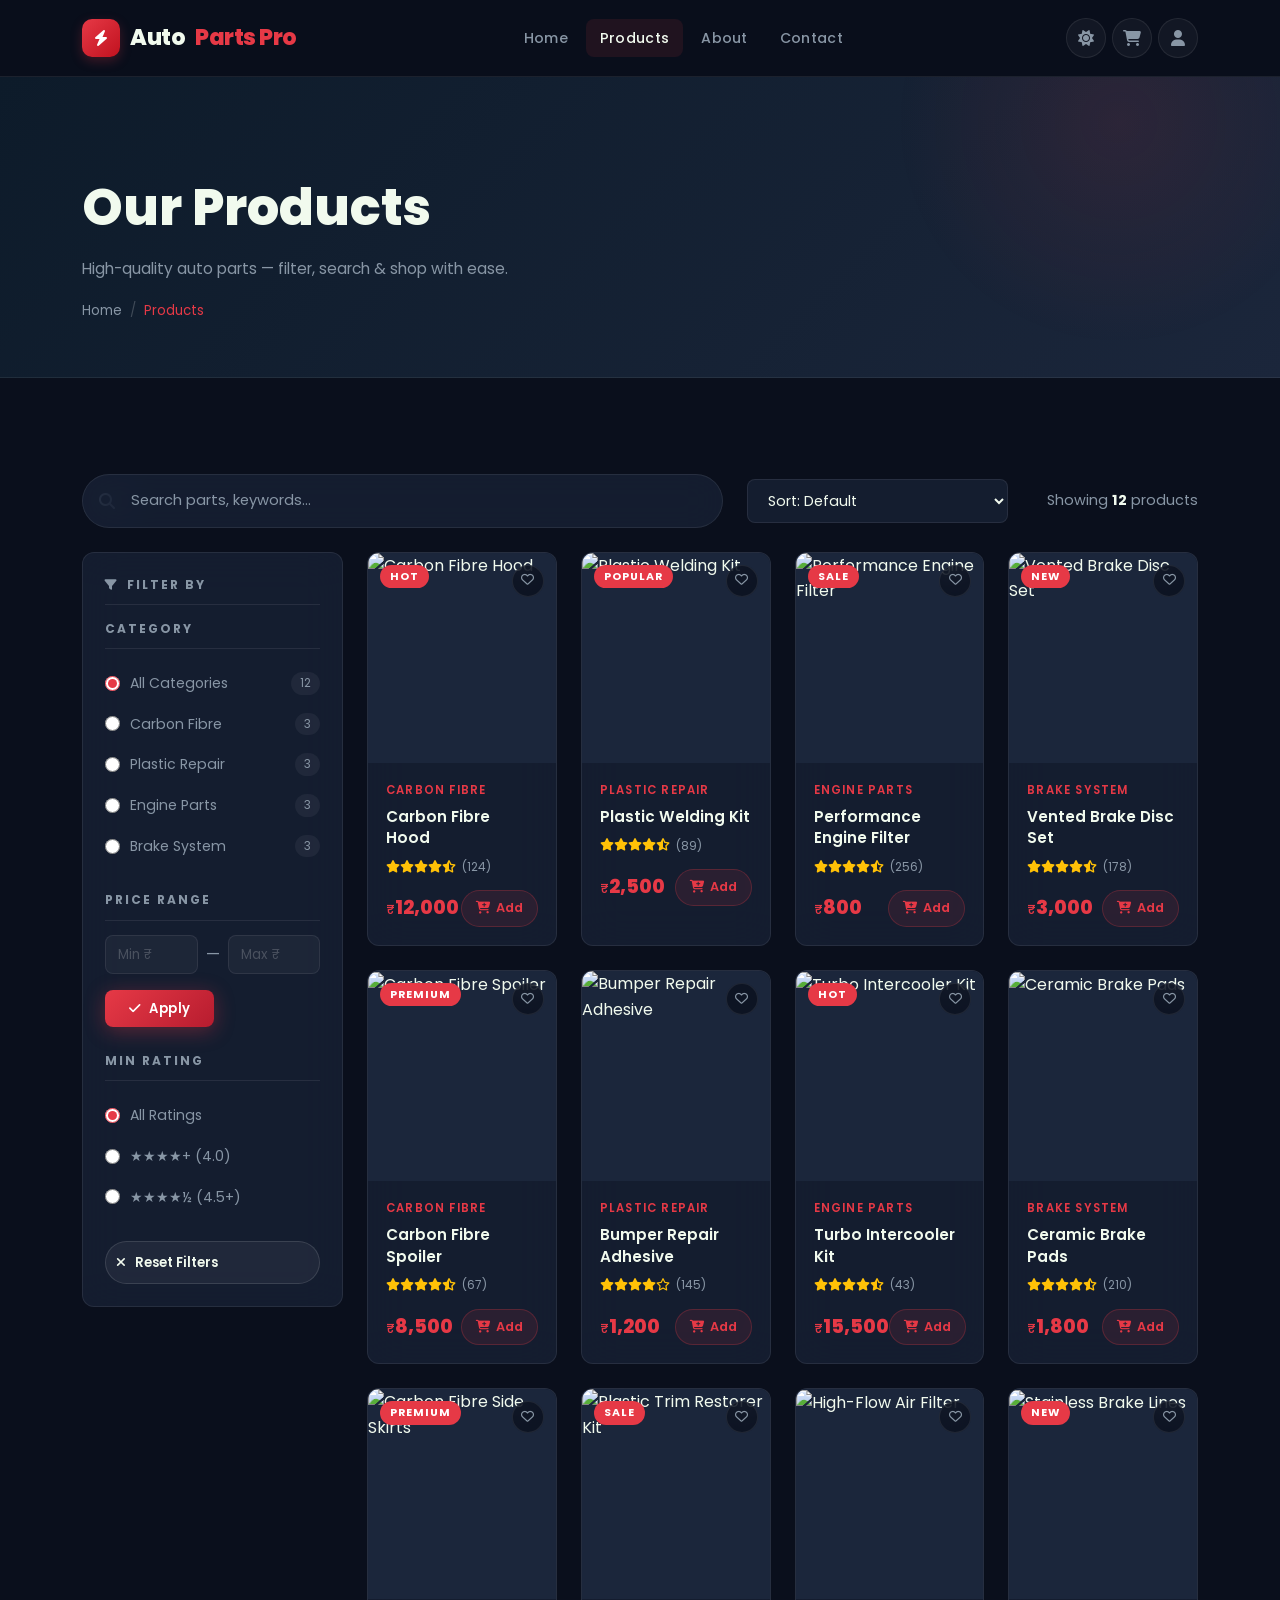
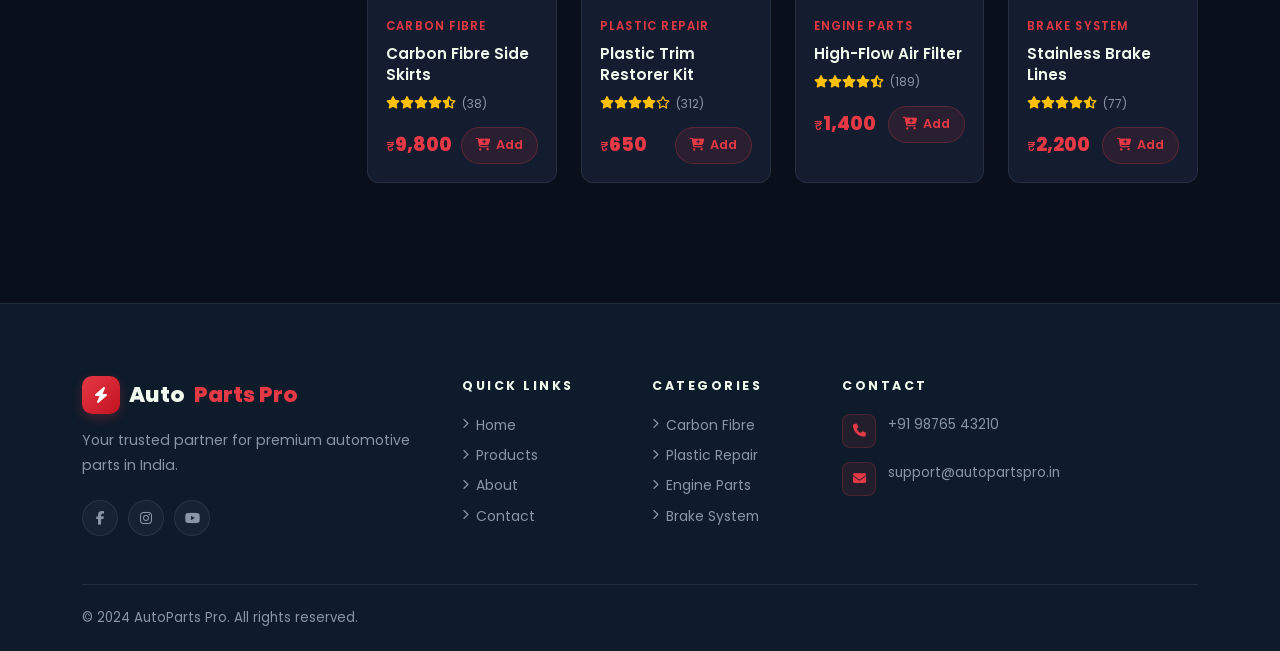
==== commit 51a93bfd: "Updated website fixes" ====
--- a/products.html
+++ b/products.html
@@ -67,7 +67,7 @@
           <input class="search-input" type="text" id="product-search" placeholder="Search parts, keywords…"/>
         </div>
       </div>
-      <div class="col-md-3">
+      <div class="col-md-3 mb-3 mb-md-0">
         <select class="sort-select w-100" id="product-sort">
           <option value="">Sort: Default</option>
           <option value="price-asc">Price: Low to High</option>
--- a/assets/css/style.css
+++ b/assets/css/style.css
@@ -1039,6 +1039,20 @@
   .cart-list-header { display: none; }
   .cart-item { gap: 8px; }
   .section-pad { padding: 70px 0; }
+  
+  /* Mobile Navigation Adjustments */
+  .navbar-collapse {
+    margin-top: 10px;
+    padding-bottom: 8px;
+  }
+  .navbar-nav {
+    margin-bottom: 10px;
+  }
+  .nav-icons {
+    margin-left: 0;
+    margin-top: 10px;
+    justify-content: flex-start;
+  }
 }
 
 @media (max-width: 767px) {
@@ -1052,6 +1066,23 @@
   .footer { padding-top: 52px; }
   .form-card { padding: 22px; }
   .order-summary { padding: 20px; }
+  
+  /* Mobile Cart Item Responsive Grid */
+  .cart-item {
+    display: grid;
+    grid-template-columns: 1fr auto;
+    grid-template-areas:
+      "info info"
+      "price qty"
+      "total remove";
+    gap: 12px;
+    padding: 16px;
+  }
+  .cart-product-info { grid-area: info; }
+  .cart-price { grid-area: price; align-self: center; }
+  .qty-ctrl { grid-area: qty; justify-self: end; }
+  .cart-total-price { grid-area: total; align-self: center; }
+  .btn-remove { grid-area: remove; justify-self: end; }
 }
 
 @media (max-width: 576px) {
